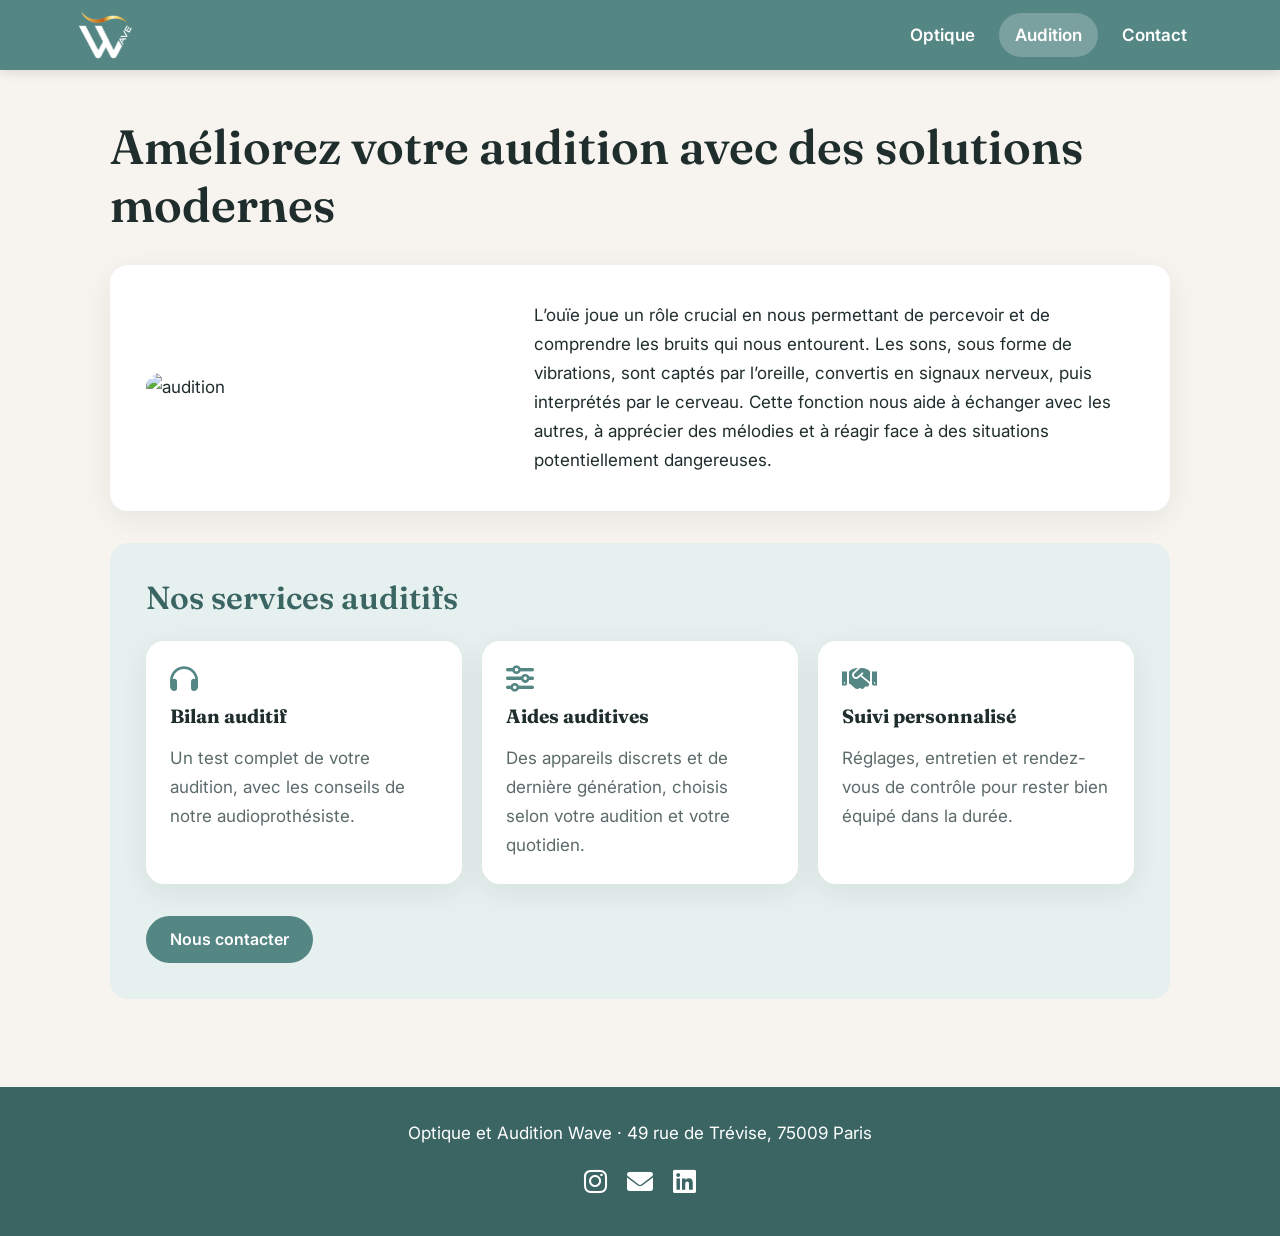
==== pages/audition.html @ a5acbbb2 "Restructure project and redesign site - Move files into css/, images/, js/ and pages/ - New responsi" ====
<!DOCTYPE html>
<html lang="fr">

<head>
    <title>Audition – Optique et Audition Wave</title>
    <meta charset="utf-8">
    <meta name="viewport" content="width=device-width, initial-scale=1">
    <meta name="description" content="Bilan auditif, aides auditives et suivi personnalisé avec notre audioprothésiste, Paris 9e.">
    <meta property="og:title" content="Audition – Optique et Audition Wave">
    <meta property="og:description" content="Bilan auditif, aides auditives et suivi personnalisé avec notre audioprothésiste, Paris 9e.">
    <meta property="og:type" content="website">
    <link rel="icon" type="image/png" href="../images/logo.png">
    <link rel="preconnect" href="https://fonts.googleapis.com">
    <link rel="preconnect" href="https://fonts.gstatic.com" crossorigin>
    <link href="https://fonts.googleapis.com/css2?family=Fraunces:wght@600&family=Inter:wght@400;600&display=swap" rel="stylesheet">
    <link rel="stylesheet" href="../css/style.css">
    <link rel="stylesheet" href="https://cdnjs.cloudflare.com/ajax/libs/font-awesome/6.0.0-beta3/css/all.min.css" >
</head>

<body>
    <header id="header">
        <a href="../index.html"><img class="logo" src="../images/logo.png" alt="Logo"></a>
        <button class="menu-toggle" aria-label="Ouvrir le menu" aria-expanded="false" aria-controls="menu"><i class="fas fa-bars" aria-hidden="true"></i></button>
        <nav class="menu" id="menu">
            <ul>
                <li><a href="optique.html">Optique</a></li>
                <li><a href="audition.html" aria-current="page">Audition</a></li>
                <li><a href="contact.html">Contact</a></li>
            </ul>
        </nav>
    </header>
    <main>
        <h1 class="title1">Améliorez votre audition avec des solutions modernes</h1>

        <div class="contener2"><img id="image4" loading="lazy" src="https://bourgognefranchecomte.mutualite.fr/content/uploads/sites/39/2020/03/audition-730x480.jpg" alt="audition">
            <section class="section1">
                <p>L’ouïe joue un rôle crucial en nous permettant de percevoir et 
                    de comprendre les bruits qui nous entourent. 
                    Les sons, sous forme de vibrations, sont captés par l’oreille,
                    convertis en signaux nerveux, puis interprétés par le cerveau. 
                    Cette fonction nous aide à échanger avec les autres, 
                    à apprécier des mélodies et à réagir face à des 
                    situations potentiellement dangereuses.
                </p>


            </section>
        </div>

        <section class="services">
            <h2>Nos services auditifs</h2>
            <div class="cards">
                <article>
                    <i class="fas fa-headphones" aria-hidden="true"></i>
                    <h3>Bilan auditif</h3>
                    <p>Un test complet de votre audition, avec les conseils de notre audioprothésiste.</p>
                </article>
                <article>
                    <i class="fas fa-sliders-h" aria-hidden="true"></i>
                    <h3>Aides auditives</h3>
                    <p>Des appareils discrets et de dernière génération, choisis selon votre audition et votre quotidien.</p>
                </article>
                <article>
                    <i class="fas fa-handshake" aria-hidden="true"></i>
                    <h3>Suivi personnalisé</h3>
                    <p>Réglages, entretien et rendez-vous de contrôle pour rester bien équipé dans la durée.</p>
                </article>
            </div>
            <a class="btn" href="contact.html">Nous contacter</a>
        </section>
    </main>

    <footer>
        <p>Optique et Audition Wave · 49 rue de Trévise, 75009 Paris</p>
        <div id="icons">
            <a href="https://www.instagram.com/ton_compte" target="_blank" rel="noopener" aria-label="Instagram"><i class="fab fa-instagram"></i></a>
            <a href="mailto:ton.email@example.com" aria-label="Envoyer un email"><i class="fas fa-envelope"></i></a>
            <a href="https://www.linkedin.com/in/ton-profile" target="_blank" rel="noopener" aria-label="LinkedIn"><i class="fab fa-linkedin"></i></a>
        </div>
    </footer>
    <script src="../js/main.js"></script>
</body>

</html>
---- css/style.css ----
/* ---------- Variables ---------- */

:root {
    --teal: #548684;
    --teal-dark: #3b6563;
    --teal-light: #e6f0ef;
    --sand: #f7f4ef;
    --ink: #1f2d2c;
    --muted: #5c6b6a;
    --white: #ffffff;
    --radius: 18px;
    --shadow: 0 8px 30px rgba(31, 45, 44, 0.08);
}

/* ---------- Base ---------- */

*,
*::before,
*::after {
    box-sizing: border-box;
}

body {
    margin: 0;
    background-color: var(--sand);
    color: var(--ink);
    font-family: "Inter", system-ui, sans-serif;
    font-size: 17px;
    line-height: 1.7;
}

img {
    max-width: 100%;
    display: block;
}

h1,
h2,
h3 {
    font-family: "Fraunces", Georgia, serif;
    line-height: 1.2;
    margin: 0 0 16px;
}

h1 {
    font-size: clamp(2rem, 4vw, 3rem);
    font-weight: 600;
}

h2 {
    font-size: clamp(1.5rem, 3vw, 2rem);
    font-weight: 600;
    color: var(--teal-dark);
}

p {
    margin: 0 0 16px;
}

/* ---------- Header ---------- */

header {
    position: sticky;
    top: 0;
    z-index: 10;
    display: flex;
    justify-content: space-between;
    align-items: center;
    padding: 10px 6vw;
    background-color: var(--teal);
    box-shadow: 0 2px 12px rgba(0, 0, 0, 0.12);
}

.logo {
    height: 50px;
    width: auto;
}

nav ul {
    list-style: none;
    display: flex;
    gap: 8px;
    margin: 0;
    padding: 0;
}

nav ul li a {
    display: block;
    padding: 8px 16px;
    border-radius: 999px;
    color: var(--white);
    font-weight: 600;
    text-decoration: none;
    transition: background-color 0.2s;
}

nav ul li a:hover,
nav ul li a[aria-current="page"] {
    background-color: rgba(255, 255, 255, 0.22);
}

/* ---------- Layout ---------- */

main {
    max-width: 1100px;
    margin: 0 auto;
    padding: 48px 20px 24px;
}

main > h1 {
    margin-bottom: 32px;
}

.contener1,
.contener2,
.contener3 {
    display: flex;
    align-items: center;
    gap: 48px;
    padding: 36px;
    margin-bottom: 32px;
    background-color: var(--white);
    border-radius: var(--radius);
    box-shadow: var(--shadow);
}

.section1,
.section2 {
    flex: 1;
}

.p1 {
    flex: 1;
}

.image1,
.image2,
.image3,
#stand,
#image4 {
    flex: 0 0 340px;
    width: 340px;
    height: auto;
    border-radius: var(--radius);
    object-fit: cover;
}

#stand {
    flex-basis: 260px;
    width: 260px;
}

.image1 {
    aspect-ratio: 1;
}

/* ---------- Texte ---------- */

.p1 p:last-child,
.section1 p:last-child,
.section2 p:last-child {
    margin-bottom: 0;
}

.tips {
    margin: 0 0 16px;
    padding-left: 22px;
}

.tips li {
    margin-bottom: 6px;
}

.tips li::marker {
    color: var(--teal);
}

.learn-more,
.btn {
    display: inline-block;
    margin-top: 8px;
    padding: 10px 24px;
    border-radius: 999px;
    background-color: var(--teal);
    color: var(--white);
    font-weight: 600;
    text-decoration: none;
    border: none;
    cursor: pointer;
    font-family: inherit;
    font-size: 1rem;
    transition: background-color 0.2s, transform 0.2s;
}

.learn-more:hover,
.btn:hover {
    background-color: var(--teal-dark);
    transform: translateY(-2px);
}

/* ---------- Footer ---------- */

footer {
    margin-top: 32px;
    padding: 32px 20px;
    background-color: var(--teal-dark);
    color: var(--white);
    text-align: center;
}

footer p {
    margin: 0 0 12px;
}

#icons {
    display: flex;
    justify-content: center;
    gap: 20px;
    font-size: 26px;
}

#icons a {
    color: var(--white);
    text-decoration: none;
    transition: transform 0.2s, opacity 0.2s;
}

#icons a:hover {
    transform: scale(1.2);
    opacity: 0.85;
}

/* ---------- Formulaire ---------- */

.contact-section {
    max-width: 640px;
    margin: 0 auto 32px;
    padding: 36px;
    background-color: var(--white);
    border-radius: var(--radius);
    box-shadow: var(--shadow);
}

.contact-section form {
    display: flex;
    flex-direction: column;
    gap: 6px;
    margin-top: 24px;
}

.contact-section label {
    font-weight: 600;
    margin-top: 10px;
}

.contact-section input,
.contact-section textarea {
    padding: 12px 14px;
    border: 1px solid #cfdad9;
    border-radius: 10px;
    background-color: var(--sand);
    font: inherit;
}

.contact-section input:focus,
.contact-section textarea:focus {
    outline: 2px solid var(--teal);
    border-color: var(--teal);
}

.contact-section button {
    margin-top: 18px;
    align-self: flex-start;
}

#statusMessage {
    margin-top: 12px;
    color: var(--teal-dark);
}

/* ---------- Mobile ---------- */

@media (max-width: 800px) {
    body {
        font-size: 16px;
    }

    header {
        flex-direction: column;
        gap: 8px;
        padding: 10px 16px;
    }

    nav ul {
        gap: 2px;
    }

    nav ul li a {
        padding: 6px 12px;
    }

    main {
        padding-top: 28px;
    }

    .contener1,
    .contener2,
    .contener3 {
        flex-direction: column;
        padding: 20px;
        gap: 24px;
    }

    /* l'image passe toujours au-dessus du texte */
    .contener2 > img {
        order: -1;
    }

    .image1,
    .image2,
    .image3,
    #stand,
    #image4 {
        flex: none;
        width: 100%;
        max-width: 420px;
    }

    .contact-section {
        padding: 22px;
    }
}

/* ---------- Services (page Audition) ---------- */

.services {
    padding: 36px;
    margin-bottom: 32px;
    background-color: var(--teal-light);
    border-radius: var(--radius);
}

.cards {
    display: grid;
    grid-template-columns: repeat(auto-fit, minmax(220px, 1fr));
    gap: 20px;
    margin: 24px 0;
}

.cards article {
    padding: 24px;
    background-color: var(--white);
    border-radius: var(--radius);
    box-shadow: var(--shadow);
}

.cards i {
    font-size: 28px;
    color: var(--teal);
    margin-bottom: 12px;
}

.cards h3 {
    font-size: 1.2rem;
}

.cards p {
    margin: 0;
    color: var(--muted);
}

/* ---------- Accueil, menu mobile, carte, animations ---------- */

.hero-intro {
    margin-bottom: 32px;
}

.hero-intro h1 {
    margin-bottom: 20px;
}

.find-us iframe {
    flex: 0 0 420px;
    width: 420px;
    height: 280px;
    border: 0;
    border-radius: var(--radius);
}

.menu-toggle {
    display: none;
    padding: 8px 12px;
    border: none;
    border-radius: 10px;
    background-color: rgba(255, 255, 255, 0.22);
    color: var(--white);
    font-size: 1.3rem;
    cursor: pointer;
}

.reveal {
    opacity: 0;
    transform: translateY(24px);
    transition: opacity 0.6s ease, transform 0.6s ease;
}

.reveal.visible {
    opacity: 1;
    transform: none;
}

@media (prefers-reduced-motion: reduce) {
    .reveal {
        opacity: 1;
        transform: none;
        transition: none;
    }
}

@media (max-width: 800px) {
    header {
        flex-direction: row;
        flex-wrap: wrap;
    }

    .menu-toggle {
        display: block;
    }

    nav.menu {
        display: none;
        flex-basis: 100%;
    }

    nav.menu.open {
        display: block;
    }

    nav.menu ul {
        flex-direction: column;
        padding-top: 8px;
    }

    .find-us iframe {
        flex: none;
        width: 100%;
    }
}
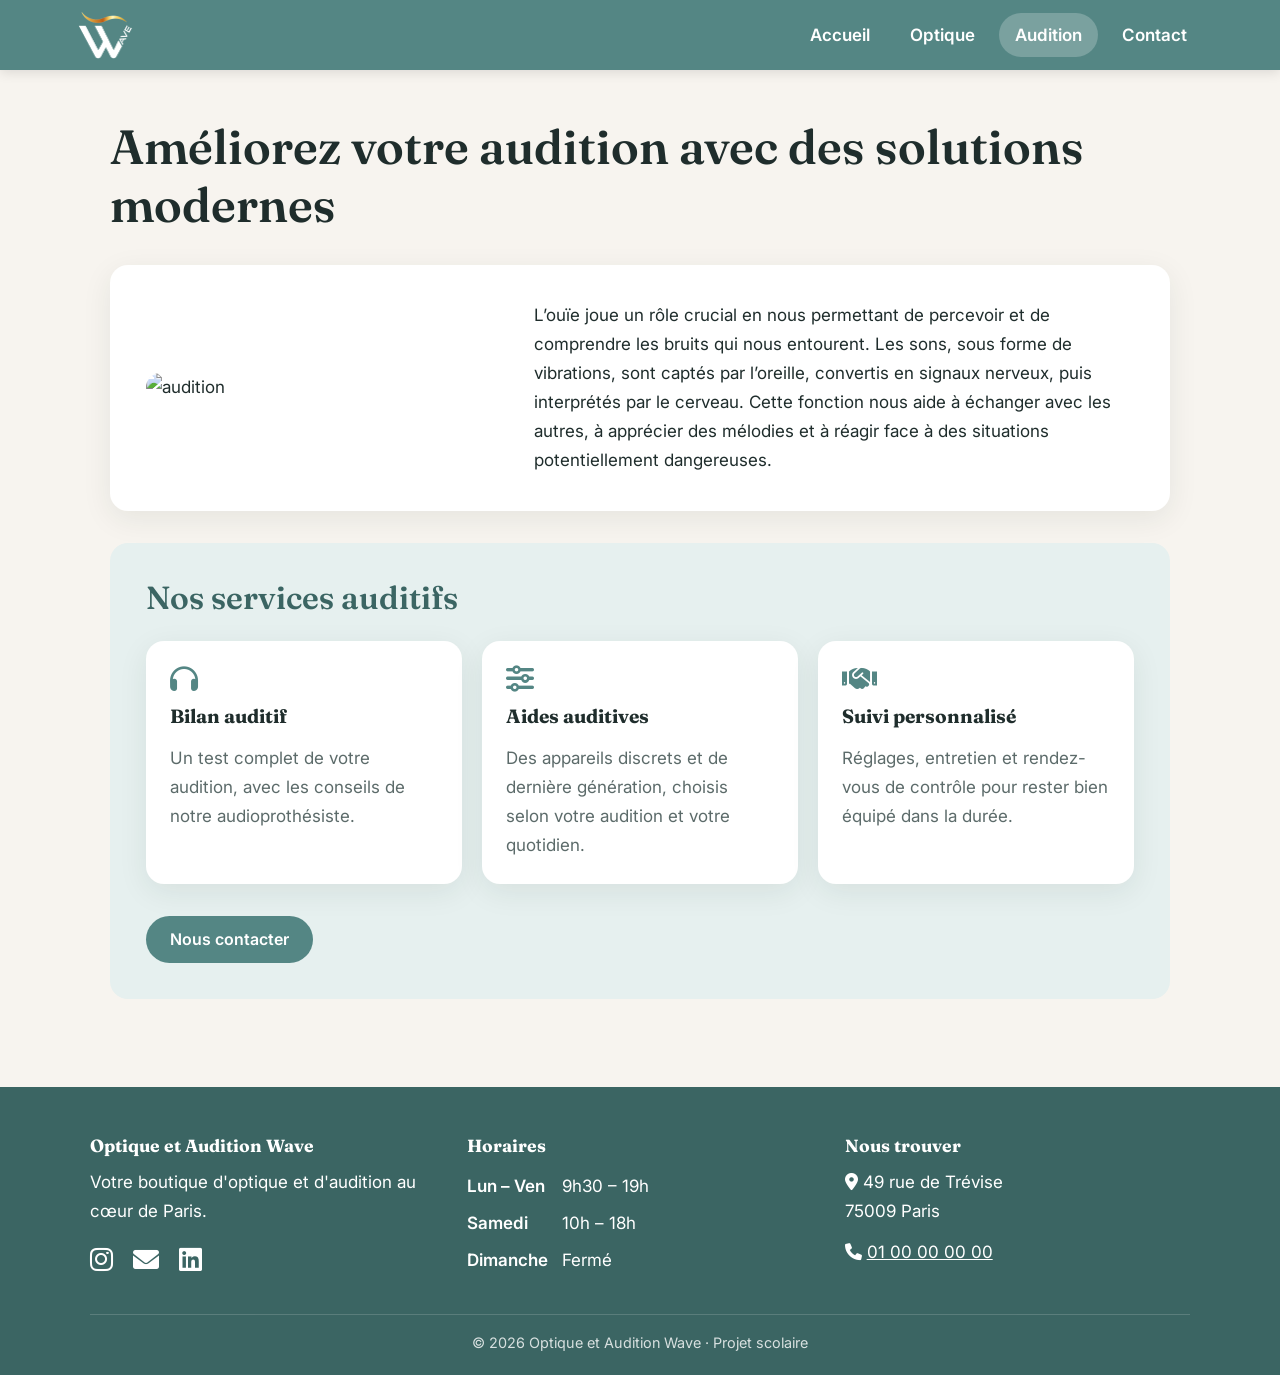
==== commit a9953651: "feat(accueil): add hero, stats, testimonials, FAQ and richer footer - Add an "Accueil" link to the m" ====
--- a/pages/audition.html
+++ b/pages/audition.html
@@ -23,6 +23,7 @@
         <button class="menu-toggle" aria-label="Ouvrir le menu" aria-expanded="false" aria-controls="menu"><i class="fas fa-bars" aria-hidden="true"></i></button>
         <nav class="menu" id="menu">
             <ul>
+                <li><a href="../index.html">Accueil</a></li>
                 <li><a href="optique.html">Optique</a></li>
                 <li><a href="audition.html" aria-current="page">Audition</a></li>
                 <li><a href="contact.html">Contact</a></li>
@@ -71,14 +72,34 @@
     </main>
 
     <footer>
-        <p>Optique et Audition Wave · 49 rue de Trévise, 75009 Paris</p>
-        <div id="icons">
-            <a href="https://www.instagram.com/ton_compte" target="_blank" rel="noopener" aria-label="Instagram"><i class="fab fa-instagram"></i></a>
-            <a href="mailto:ton.email@example.com" aria-label="Envoyer un email"><i class="fas fa-envelope"></i></a>
-            <a href="https://www.linkedin.com/in/ton-profile" target="_blank" rel="noopener" aria-label="LinkedIn"><i class="fab fa-linkedin"></i></a>
+        <div class="footer-grid">
+            <div>
+                <h3>Optique et Audition Wave</h3>
+                <p>Votre boutique d'optique et d'audition au cœur de Paris.</p>
+                <div id="icons">
+                    <a href="https://www.instagram.com/ton_compte" target="_blank" rel="noopener" aria-label="Instagram"><i class="fab fa-instagram"></i></a>
+                    <a href="mailto:ton.email@example.com" aria-label="Envoyer un email"><i class="fas fa-envelope"></i></a>
+                    <a href="https://www.linkedin.com/in/ton-profil" target="_blank" rel="noopener" aria-label="LinkedIn"><i class="fab fa-linkedin"></i></a>
+                </div>
+            </div>
+            <div>
+                <h3>Horaires</h3>
+                <ul class="hours">
+                    <li><span>Lun – Ven</span> 9h30 – 19h</li>
+                    <li><span>Samedi</span> 10h – 18h</li>
+                    <li><span>Dimanche</span> Fermé</li>
+                </ul>
+            </div>
+            <div>
+                <h3>Nous trouver</h3>
+                <p><i class="fas fa-map-marker-alt" aria-hidden="true"></i> 49 rue de Trévise<br>75009 Paris</p>
+                <p><i class="fas fa-phone" aria-hidden="true"></i> <a href="tel:+33100000000">01 00 00 00 00</a></p>
+            </div>
         </div>
+        <p class="copyright">© 2026 Optique et Audition Wave · Projet scolaire</p>
     </footer>
     <script src="../js/main.js"></script>
+    <button class="back-to-top" aria-label="Retour en haut"><i class="fas fa-arrow-up" aria-hidden="true"></i></button>
 </body>
 
 </html>
--- a/css/style.css
+++ b/css/style.css
@@ -200,21 +200,67 @@
 
 /* ---------- Footer ---------- */
 
-footer {
+body > footer {
     margin-top: 32px;
-    padding: 32px 20px;
+    padding: 48px 20px 20px;
     background-color: var(--teal-dark);
     color: var(--white);
+}
+
+body > footer p {
+    margin: 0 0 12px;
+}
+
+body > footer a {
+    color: var(--white);
+}
+
+body > footer h3 {
+    font-size: 1.1rem;
+    margin-bottom: 12px;
+}
+
+.footer-grid {
+    max-width: 1100px;
+    margin: 0 auto;
+    display: grid;
+    grid-template-columns: repeat(auto-fit, minmax(220px, 1fr));
+    gap: 32px;
+}
+
+.copyright {
+    max-width: 1100px;
+    margin: 32px auto 0;
+    padding-top: 16px;
+    border-top: 1px solid rgba(255, 255, 255, 0.2);
+    font-size: 0.9rem;
+    opacity: 0.8;
     text-align: center;
 }
 
-footer p {
-    margin: 0 0 12px;
+.hours {
+    list-style: none;
+    margin: 0;
+    padding: 0;
+}
+
+.hours li {
+    padding: 4px 0;
+}
+
+.hours span {
+    display: inline-block;
+    min-width: 90px;
+    font-weight: 600;
+}
+
+.hours.dark li {
+    border-bottom: 1px solid #e3eceb;
 }
 
 #icons {
     display: flex;
-    justify-content: center;
+    justify-content: flex-start;
     gap: 20px;
     font-size: 26px;
 }
@@ -446,3 +492,327 @@
         width: 100%;
     }
 }
+
+/* ---------- Hero (accueil) ---------- */
+
+.hero {
+    display: flex;
+    align-items: center;
+    gap: 48px;
+    padding: 48px;
+    margin-bottom: 32px;
+    background: linear-gradient(135deg, var(--teal-light), var(--white));
+    border-radius: var(--radius);
+    box-shadow: var(--shadow);
+}
+
+.hero-text {
+    flex: 1;
+}
+
+.hero-img {
+    flex: 0 0 340px;
+    width: 340px;
+    aspect-ratio: 1;
+    object-fit: cover;
+    border-radius: 50%;
+    box-shadow: var(--shadow);
+}
+
+.eyebrow {
+    margin-bottom: 8px;
+    color: var(--teal-dark);
+    font-weight: 600;
+    letter-spacing: 0.08em;
+    text-transform: uppercase;
+    font-size: 0.85rem;
+}
+
+.lead {
+    font-size: 1.15rem;
+    color: var(--muted);
+}
+
+.hero-actions {
+    display: flex;
+    flex-wrap: wrap;
+    gap: 12px;
+    margin-top: 24px;
+}
+
+.btn-outline {
+    background-color: transparent;
+    color: var(--teal-dark);
+    box-shadow: inset 0 0 0 2px var(--teal);
+}
+
+.btn-outline:hover {
+    background-color: var(--teal);
+    color: var(--white);
+}
+
+#services {
+    scroll-margin-top: 90px;
+}
+
+@media (max-width: 800px) {
+    .hero {
+        flex-direction: column-reverse;
+        padding: 24px;
+        gap: 24px;
+        text-align: center;
+    }
+
+    .hero-img {
+        flex: none;
+        width: 220px;
+    }
+
+    .hero-actions {
+        justify-content: center;
+    }
+}
+
+/* ---------- Sections de l'accueil ---------- */
+
+.section-title {
+    text-align: center;
+    margin-bottom: 28px;
+}
+
+.stats {
+    display: grid;
+    grid-template-columns: repeat(auto-fit, minmax(160px, 1fr));
+    gap: 20px;
+    padding: 36px;
+    margin-bottom: 48px;
+    background-color: var(--teal);
+    color: var(--white);
+    border-radius: var(--radius);
+    text-align: center;
+}
+
+.stats strong {
+    display: block;
+    font-family: "Fraunces", Georgia, serif;
+    font-size: clamp(2rem, 4vw, 2.8rem);
+    line-height: 1.1;
+}
+
+.stats [data-plus]::after {
+    content: "+";
+}
+
+.why,
+.testimonials,
+.faq {
+    margin-bottom: 56px;
+}
+
+.testimonials .cards {
+    grid-template-columns: repeat(auto-fit, minmax(240px, 1fr));
+}
+
+blockquote {
+    margin: 0;
+    padding: 24px;
+    background-color: var(--white);
+    border-radius: var(--radius);
+    box-shadow: var(--shadow);
+}
+
+blockquote p {
+    font-style: italic;
+}
+
+blockquote cite {
+    font-style: normal;
+    font-weight: 600;
+    color: var(--teal-dark);
+}
+
+.stars {
+    color: #e0a526;
+    letter-spacing: 3px;
+    font-style: normal;
+    margin-bottom: 8px;
+}
+
+.cards article,
+blockquote,
+.contener1,
+.contener2,
+.contener3 {
+    transition: transform 0.25s, box-shadow 0.25s, opacity 0.6s;
+}
+
+.cards article:hover,
+blockquote:hover {
+    transform: translateY(-6px);
+    box-shadow: 0 16px 40px rgba(31, 45, 44, 0.14);
+}
+
+.faq {
+    max-width: 760px;
+    margin-left: auto;
+    margin-right: auto;
+}
+
+.faq details {
+    margin-bottom: 12px;
+    background-color: var(--white);
+    border-radius: 14px;
+    box-shadow: var(--shadow);
+}
+
+.faq summary {
+    padding: 16px 20px;
+    font-weight: 600;
+    cursor: pointer;
+    list-style: none;
+    display: flex;
+    justify-content: space-between;
+    gap: 16px;
+}
+
+.faq summary::-webkit-details-marker {
+    display: none;
+}
+
+.faq summary::after {
+    content: "+";
+    color: var(--teal);
+    font-size: 1.4rem;
+    line-height: 1;
+    transition: transform 0.25s;
+}
+
+.faq details[open] summary::after {
+    transform: rotate(45deg);
+}
+
+.faq details p {
+    margin: 0;
+    padding: 0 20px 18px;
+    color: var(--muted);
+}
+
+.cta-band {
+    padding: 48px 24px;
+    margin-bottom: 8px;
+    background: linear-gradient(135deg, var(--teal), var(--teal-dark));
+    color: var(--white);
+    border-radius: var(--radius);
+    text-align: center;
+}
+
+.cta-band h2 {
+    color: var(--white);
+}
+
+.btn-light {
+    background-color: var(--white);
+    color: var(--teal-dark);
+}
+
+.btn-light:hover {
+    background-color: var(--teal-light);
+}
+
+/* ---------- Animations et finitions ---------- */
+
+header {
+    transition: padding 0.25s, box-shadow 0.25s;
+}
+
+header.scrolled {
+    padding-top: 4px;
+    padding-bottom: 4px;
+    box-shadow: 0 4px 20px rgba(0, 0, 0, 0.2);
+}
+
+header.scrolled .logo {
+    height: 40px;
+}
+
+.logo {
+    transition: height 0.25s;
+}
+
+@keyframes fade-up {
+    from {
+        opacity: 0;
+        transform: translateY(24px);
+    }
+    to {
+        opacity: 1;
+        transform: none;
+    }
+}
+
+@keyframes float {
+    50% {
+        transform: translateY(-10px);
+    }
+}
+
+.hero-text > * {
+    opacity: 0;
+    animation: fade-up 0.7s ease forwards;
+}
+
+.hero-text > :nth-child(2) { animation-delay: 0.1s; }
+.hero-text > :nth-child(3) { animation-delay: 0.2s; }
+.hero-text > :nth-child(4) { animation-delay: 0.3s; }
+
+.hero-img {
+    animation: float 6s ease-in-out infinite;
+}
+
+.cards article.reveal:nth-child(2),
+blockquote.reveal:nth-child(2) { transition-delay: 0.1s; }
+.cards article.reveal:nth-child(3),
+blockquote.reveal:nth-child(3) { transition-delay: 0.2s; }
+
+.back-to-top {
+    position: fixed;
+    right: 20px;
+    bottom: 20px;
+    width: 46px;
+    height: 46px;
+    border: none;
+    border-radius: 50%;
+    background-color: var(--teal);
+    color: var(--white);
+    box-shadow: var(--shadow);
+    cursor: pointer;
+    opacity: 0;
+    pointer-events: none;
+    transform: translateY(10px);
+    transition: opacity 0.3s, transform 0.3s, background-color 0.2s;
+}
+
+.back-to-top.show {
+    opacity: 1;
+    pointer-events: auto;
+    transform: none;
+}
+
+.back-to-top:hover {
+    background-color: var(--teal-dark);
+}
+
+html {
+    scroll-behavior: smooth;
+}
+
+@media (prefers-reduced-motion: reduce) {
+    html { scroll-behavior: auto; }
+    .hero-img { animation: none; }
+    .hero-text > * { opacity: 1; animation: none; }
+}
+
+.find-us a:not(.btn) {
+    color: var(--teal-dark);
+    font-weight: 600;
+}
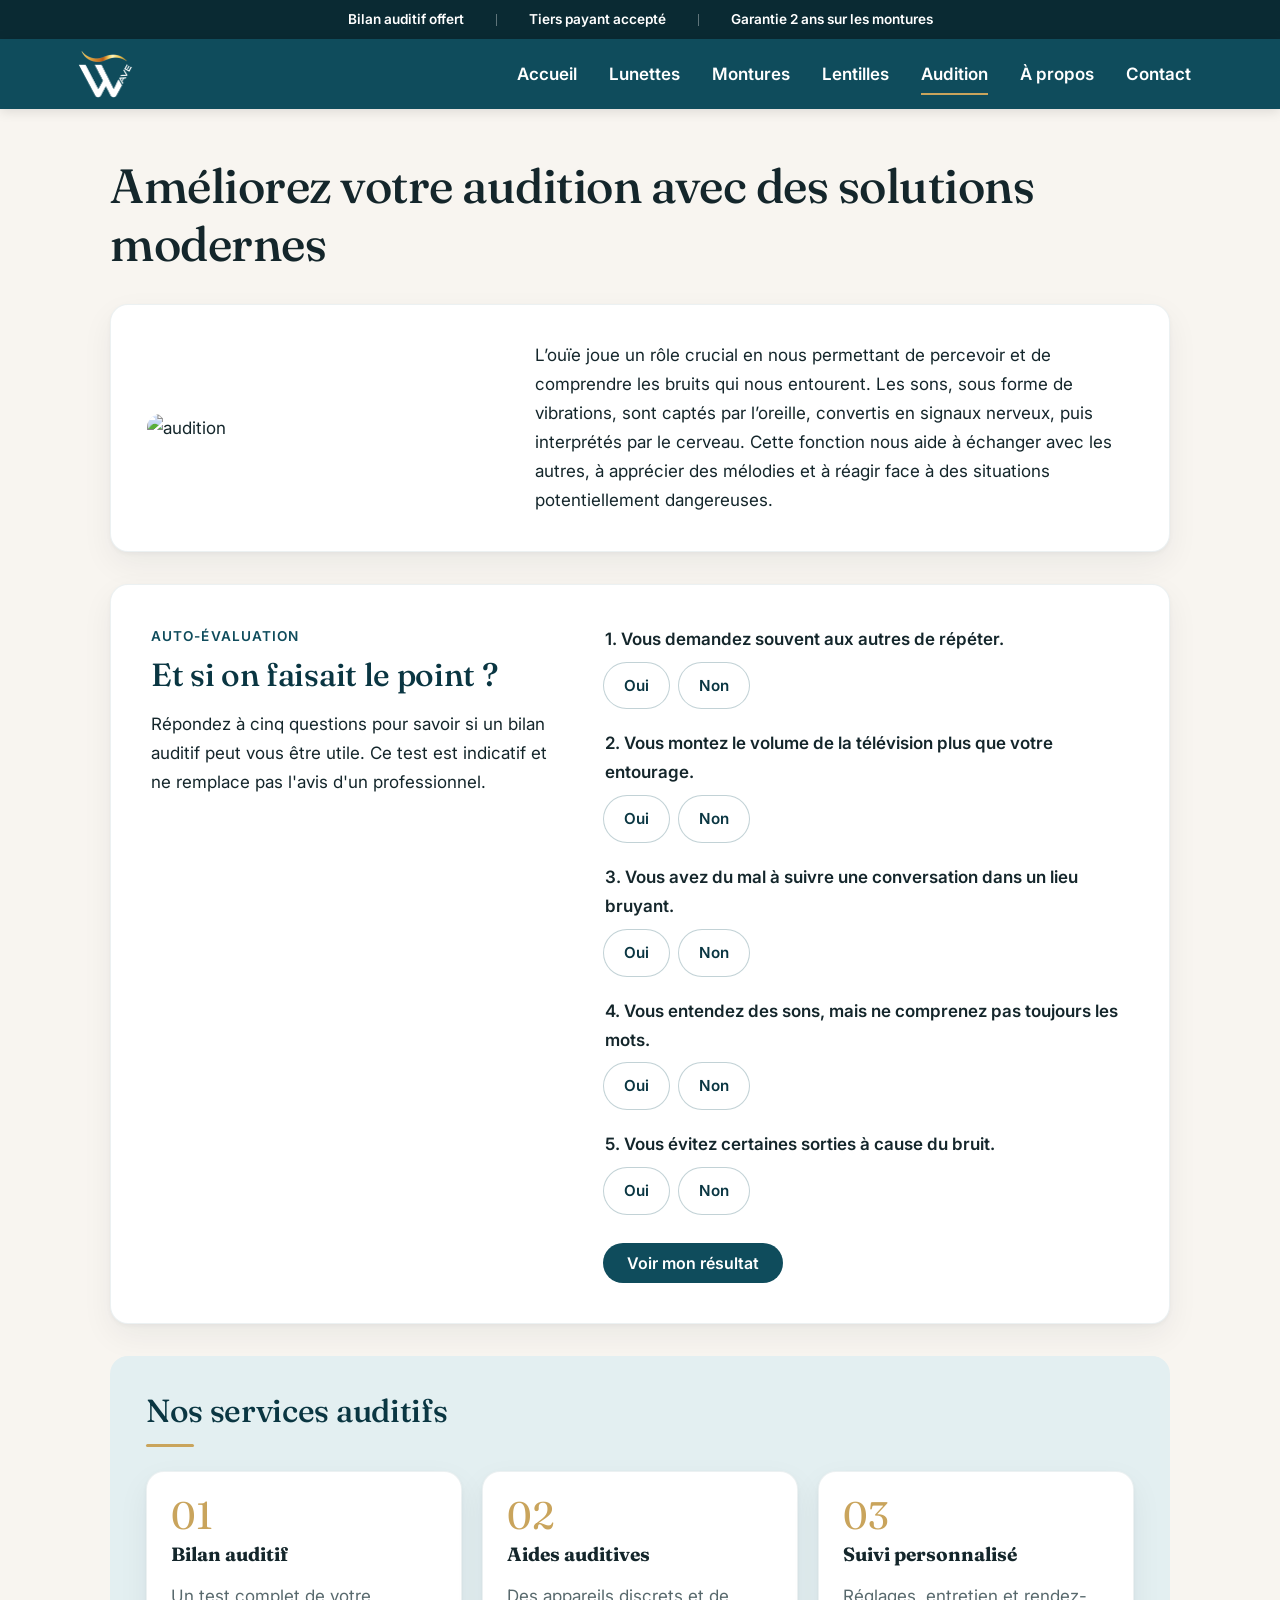
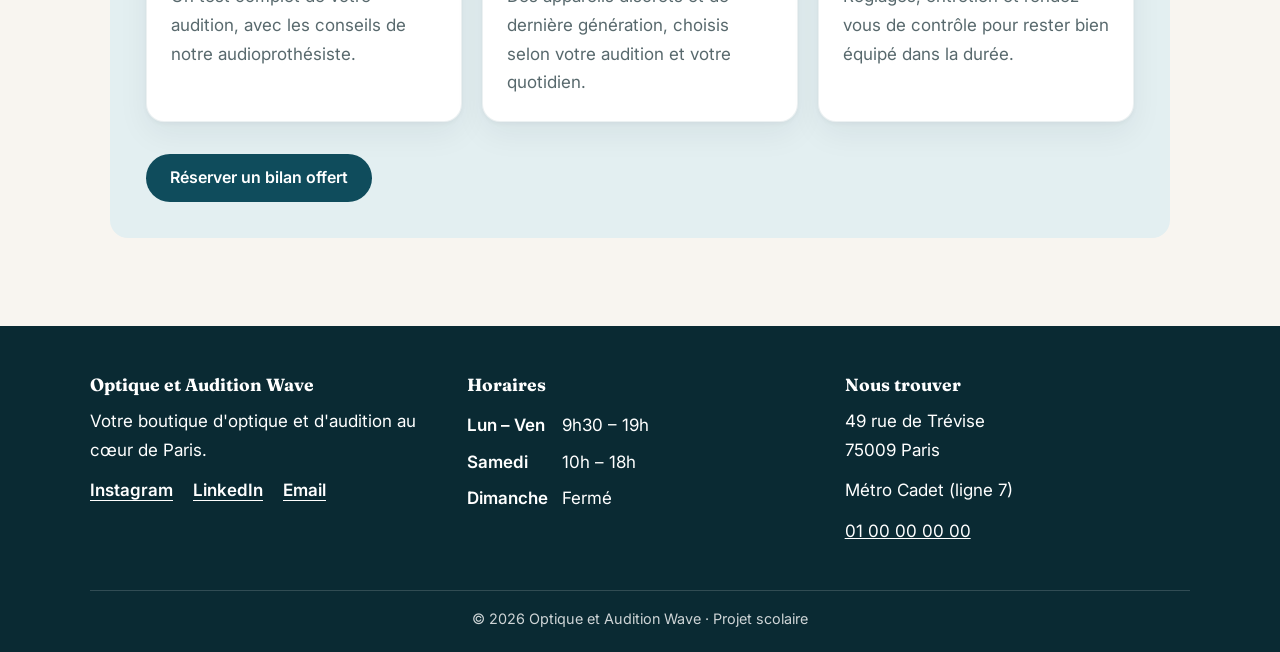
==== commit 939b5ed4: "feat: add new pages, booking, quiz, product photos and store section New pages - Lunettes, Montures," ====
--- a/pages/audition.html
+++ b/pages/audition.html
@@ -12,22 +12,17 @@
     <link rel="icon" type="image/png" href="../images/logo.png">
     <link rel="preconnect" href="https://fonts.googleapis.com">
     <link rel="preconnect" href="https://fonts.gstatic.com" crossorigin>
-    <link href="https://fonts.googleapis.com/css2?family=Fraunces:wght@600&family=Inter:wght@400;600&display=swap" rel="stylesheet">
+    <link href="https://fonts.googleapis.com/css2?family=Fraunces:wght@500;600&family=Inter:wght@400;600&display=swap" rel="stylesheet">
     <link rel="stylesheet" href="../css/style.css">
-    <link rel="stylesheet" href="https://cdnjs.cloudflare.com/ajax/libs/font-awesome/6.0.0-beta3/css/all.min.css" >
 </head>
 
 <body>
-    <header id="header">
-        <a href="../index.html"><img class="logo" src="../images/logo.png" alt="Logo"></a>
-        <button class="menu-toggle" aria-label="Ouvrir le menu" aria-expanded="false" aria-controls="menu"><i class="fas fa-bars" aria-hidden="true"></i></button>
+    <div class="announce"><span>Bilan auditif offert</span><span>Tiers payant accepté</span><span>Garantie 2 ans sur les montures</span></div>
+    <header>
+        <a href="../index.html"><img class="logo" src="../images/logo.png" alt="Optique et Audition Wave"></a>
+        <button class="menu-toggle" aria-label="Ouvrir le menu" aria-expanded="false" aria-controls="menu"><span></span><span></span><span></span></button>
         <nav class="menu" id="menu">
-            <ul>
-                <li><a href="../index.html">Accueil</a></li>
-                <li><a href="optique.html">Optique</a></li>
-                <li><a href="audition.html" aria-current="page">Audition</a></li>
-                <li><a href="contact.html">Contact</a></li>
-            </ul>
+            <ul><li><a href="../index.html">Accueil</a></li><li><a href="lunettes.html">Lunettes</a></li><li><a href="montures.html">Montures</a></li><li><a href="lentilles.html">Lentilles</a></li><li><a href="audition.html" aria-current="page">Audition</a></li><li><a href="apropos.html">À propos</a></li><li><a href="contact.html">Contact</a></li></ul>
         </nav>
     </header>
     <main>
@@ -48,26 +43,58 @@
             </section>
         </div>
 
+        <section class="quiz">
+            <div class="quiz-intro">
+                <p class="eyebrow">Auto-évaluation</p>
+                <h2>Et si on faisait le point ?</h2>
+                <p>Répondez à cinq questions pour savoir si un bilan auditif peut vous être utile. Ce test est indicatif et ne remplace pas l'avis d'un professionnel.</p>
+            </div>
+            <form id="quizForm">
+                <fieldset>
+                    <legend>1. Vous demandez souvent aux autres de répéter.</legend>
+                    <div class="pills"><label><input type="radio" name="q0" value="1" required><span>Oui</span></label><label><input type="radio" name="q0" value="0"><span>Non</span></label></div>
+                </fieldset>
+                <fieldset>
+                    <legend>2. Vous montez le volume de la télévision plus que votre entourage.</legend>
+                    <div class="pills"><label><input type="radio" name="q1" value="1" required><span>Oui</span></label><label><input type="radio" name="q1" value="0"><span>Non</span></label></div>
+                </fieldset>
+                <fieldset>
+                    <legend>3. Vous avez du mal à suivre une conversation dans un lieu bruyant.</legend>
+                    <div class="pills"><label><input type="radio" name="q2" value="1" required><span>Oui</span></label><label><input type="radio" name="q2" value="0"><span>Non</span></label></div>
+                </fieldset>
+                <fieldset>
+                    <legend>4. Vous entendez des sons, mais ne comprenez pas toujours les mots.</legend>
+                    <div class="pills"><label><input type="radio" name="q3" value="1" required><span>Oui</span></label><label><input type="radio" name="q3" value="0"><span>Non</span></label></div>
+                </fieldset>
+                <fieldset>
+                    <legend>5. Vous évitez certaines sorties à cause du bruit.</legend>
+                    <div class="pills"><label><input type="radio" name="q4" value="1" required><span>Oui</span></label><label><input type="radio" name="q4" value="0"><span>Non</span></label></div>
+                </fieldset>
+                <button type="submit" class="btn">Voir mon résultat</button>
+                <div class="quiz-result" id="quizResult" hidden aria-live="polite"></div>
+            </form>
+        </section>
+
         <section class="services">
             <h2>Nos services auditifs</h2>
             <div class="cards">
                 <article>
-                    <i class="fas fa-headphones" aria-hidden="true"></i>
+                    <span class="num">01</span>
                     <h3>Bilan auditif</h3>
                     <p>Un test complet de votre audition, avec les conseils de notre audioprothésiste.</p>
                 </article>
                 <article>
-                    <i class="fas fa-sliders-h" aria-hidden="true"></i>
+                    <span class="num">02</span>
                     <h3>Aides auditives</h3>
                     <p>Des appareils discrets et de dernière génération, choisis selon votre audition et votre quotidien.</p>
                 </article>
                 <article>
-                    <i class="fas fa-handshake" aria-hidden="true"></i>
+                    <span class="num">03</span>
                     <h3>Suivi personnalisé</h3>
                     <p>Réglages, entretien et rendez-vous de contrôle pour rester bien équipé dans la durée.</p>
                 </article>
             </div>
-            <a class="btn" href="contact.html">Nous contacter</a>
+            <a class="btn" href="contact.html?service=Bilan%20auditif">Réserver un bilan offert</a>
         </section>
     </main>
 
@@ -76,11 +103,7 @@
             <div>
                 <h3>Optique et Audition Wave</h3>
                 <p>Votre boutique d'optique et d'audition au cœur de Paris.</p>
-                <div id="icons">
-                    <a href="https://www.instagram.com/ton_compte" target="_blank" rel="noopener" aria-label="Instagram"><i class="fab fa-instagram"></i></a>
-                    <a href="mailto:ton.email@example.com" aria-label="Envoyer un email"><i class="fas fa-envelope"></i></a>
-                    <a href="https://www.linkedin.com/in/ton-profil" target="_blank" rel="noopener" aria-label="LinkedIn"><i class="fab fa-linkedin"></i></a>
-                </div>
+                <p class="social"><a href="https://www.instagram.com/ton_compte" target="_blank" rel="noopener">Instagram</a><a href="https://www.linkedin.com/in/ton-profil" target="_blank" rel="noopener">LinkedIn</a><a href="mailto:ton.email@example.com">Email</a></p>
             </div>
             <div>
                 <h3>Horaires</h3>
@@ -92,14 +115,16 @@
             </div>
             <div>
                 <h3>Nous trouver</h3>
-                <p><i class="fas fa-map-marker-alt" aria-hidden="true"></i> 49 rue de Trévise<br>75009 Paris</p>
-                <p><i class="fas fa-phone" aria-hidden="true"></i> <a href="tel:+33100000000">01 00 00 00 00</a></p>
+                <p>49 rue de Trévise<br>75009 Paris</p>
+                <p>Métro Cadet (ligne 7)</p>
+                <p><a href="tel:+33100000000">01 00 00 00 00</a></p>
             </div>
         </div>
         <p class="copyright">© 2026 Optique et Audition Wave · Projet scolaire</p>
     </footer>
     <script src="../js/main.js"></script>
-    <button class="back-to-top" aria-label="Retour en haut"><i class="fas fa-arrow-up" aria-hidden="true"></i></button>
+    <script src="../js/quiz.js"></script>
+    <button class="back-to-top" aria-label="Retour en haut"></button>
 </body>
 
 </html>
--- a/css/style.css
+++ b/css/style.css
@@ -1,15 +1,16 @@
 /* ---------- Variables ---------- */
 
 :root {
-    --teal: #548684;
-    --teal-dark: #3b6563;
-    --teal-light: #e6f0ef;
-    --sand: #f7f4ef;
-    --ink: #1f2d2c;
-    --muted: #5c6b6a;
+    --primary: #0f4c5c;
+    --primary-dark: #0a3642;
+    --primary-light: #e3eff1;
+    --sand: #f8f5f0;
+    --ink: #14262b;
+    --muted: #58696d;
+    --accent: #c9a45c;
     --white: #ffffff;
     --radius: 18px;
-    --shadow: 0 8px 30px rgba(31, 45, 44, 0.08);
+    --shadow: 0 8px 30px rgba(20, 38, 43, 0.08);
 }
 
 /* ---------- Base ---------- */
@@ -50,7 +51,7 @@
 h2 {
     font-size: clamp(1.5rem, 3vw, 2rem);
     font-weight: 600;
-    color: var(--teal-dark);
+    color: var(--primary-dark);
 }
 
 p {
@@ -67,7 +68,7 @@
     justify-content: space-between;
     align-items: center;
     padding: 10px 6vw;
-    background-color: var(--teal);
+    background-color: var(--primary);
     box-shadow: 0 2px 12px rgba(0, 0, 0, 0.12);
 }
 
@@ -172,7 +173,7 @@
 }
 
 .tips li::marker {
-    color: var(--teal);
+    color: var(--primary);
 }
 
 .learn-more,
@@ -181,7 +182,7 @@
     margin-top: 8px;
     padding: 10px 24px;
     border-radius: 999px;
-    background-color: var(--teal);
+    background-color: var(--primary);
     color: var(--white);
     font-weight: 600;
     text-decoration: none;
@@ -194,7 +195,7 @@
 
 .learn-more:hover,
 .btn:hover {
-    background-color: var(--teal-dark);
+    background-color: var(--primary-dark);
     transform: translateY(-2px);
 }
 
@@ -203,7 +204,7 @@
 body > footer {
     margin-top: 32px;
     padding: 48px 20px 20px;
-    background-color: var(--teal-dark);
+    background-color: var(--primary-dark);
     color: var(--white);
 }
 
@@ -254,27 +255,9 @@
     font-weight: 600;
 }
 
-.hours.dark li {
-    border-bottom: 1px solid #e3eceb;
-}
-
-#icons {
-    display: flex;
-    justify-content: flex-start;
-    gap: 20px;
-    font-size: 26px;
-}
-
-#icons a {
-    color: var(--white);
-    text-decoration: none;
-    transition: transform 0.2s, opacity 0.2s;
-}
-
-#icons a:hover {
-    transform: scale(1.2);
-    opacity: 0.85;
-}
+
+
+
 
 /* ---------- Formulaire ---------- */
 
@@ -302,7 +285,7 @@
 .contact-section input,
 .contact-section textarea {
     padding: 12px 14px;
-    border: 1px solid #cfdad9;
+    border: 1px solid #c9d9dd;
     border-radius: 10px;
     background-color: var(--sand);
     font: inherit;
@@ -310,8 +293,8 @@
 
 .contact-section input:focus,
 .contact-section textarea:focus {
-    outline: 2px solid var(--teal);
-    border-color: var(--teal);
+    outline: 2px solid var(--primary);
+    border-color: var(--primary);
 }
 
 .contact-section button {
@@ -321,7 +304,7 @@
 
 #statusMessage {
     margin-top: 12px;
-    color: var(--teal-dark);
+    color: var(--primary-dark);
 }
 
 /* ---------- Mobile ---------- */
@@ -382,7 +365,7 @@
 .services {
     padding: 36px;
     margin-bottom: 32px;
-    background-color: var(--teal-light);
+    background-color: var(--primary-light);
     border-radius: var(--radius);
 }
 
@@ -400,11 +383,6 @@
     box-shadow: var(--shadow);
 }
 
-.cards i {
-    font-size: 28px;
-    color: var(--teal);
-    margin-bottom: 12px;
-}
 
 .cards h3 {
     font-size: 1.2rem;
@@ -435,12 +413,12 @@
 
 .menu-toggle {
     display: none;
+    flex-direction: column;
+    gap: 4px;
     padding: 8px 12px;
     border: none;
     border-radius: 10px;
     background-color: rgba(255, 255, 255, 0.22);
-    color: var(--white);
-    font-size: 1.3rem;
     cursor: pointer;
 }
 
@@ -470,7 +448,7 @@
     }
 
     .menu-toggle {
-        display: block;
+        display: flex;
     }
 
     nav.menu {
@@ -501,7 +479,7 @@
     gap: 48px;
     padding: 48px;
     margin-bottom: 32px;
-    background: linear-gradient(135deg, var(--teal-light), var(--white));
+    background: linear-gradient(135deg, var(--primary-light), var(--white));
     border-radius: var(--radius);
     box-shadow: var(--shadow);
 }
@@ -521,7 +499,7 @@
 
 .eyebrow {
     margin-bottom: 8px;
-    color: var(--teal-dark);
+    color: var(--primary-dark);
     font-weight: 600;
     letter-spacing: 0.08em;
     text-transform: uppercase;
@@ -542,12 +520,12 @@
 
 .btn-outline {
     background-color: transparent;
-    color: var(--teal-dark);
-    box-shadow: inset 0 0 0 2px var(--teal);
+    color: var(--primary-dark);
+    box-shadow: inset 0 0 0 2px var(--primary);
 }
 
 .btn-outline:hover {
-    background-color: var(--teal);
+    background-color: var(--primary);
     color: var(--white);
 }
 
@@ -586,7 +564,7 @@
     gap: 20px;
     padding: 36px;
     margin-bottom: 48px;
-    background-color: var(--teal);
+    background-color: var(--primary);
     color: var(--white);
     border-radius: var(--radius);
     text-align: center;
@@ -628,7 +606,7 @@
 blockquote cite {
     font-style: normal;
     font-weight: 600;
-    color: var(--teal-dark);
+    color: var(--primary-dark);
 }
 
 .stars {
@@ -649,7 +627,7 @@
 .cards article:hover,
 blockquote:hover {
     transform: translateY(-6px);
-    box-shadow: 0 16px 40px rgba(31, 45, 44, 0.14);
+    box-shadow: 0 16px 40px rgba(20, 38, 43, 0.14);
 }
 
 .faq {
@@ -681,7 +659,7 @@
 
 .faq summary::after {
     content: "+";
-    color: var(--teal);
+    color: var(--primary);
     font-size: 1.4rem;
     line-height: 1;
     transition: transform 0.25s;
@@ -700,7 +678,7 @@
 .cta-band {
     padding: 48px 24px;
     margin-bottom: 8px;
-    background: linear-gradient(135deg, var(--teal), var(--teal-dark));
+    background: linear-gradient(135deg, var(--primary), var(--primary-dark));
     color: var(--white);
     border-radius: var(--radius);
     text-align: center;
@@ -712,11 +690,11 @@
 
 .btn-light {
     background-color: var(--white);
-    color: var(--teal-dark);
+    color: var(--primary-dark);
 }
 
 .btn-light:hover {
-    background-color: var(--teal-light);
+    background-color: var(--primary-light);
 }
 
 /* ---------- Animations et finitions ---------- */
@@ -782,7 +760,7 @@
     height: 46px;
     border: none;
     border-radius: 50%;
-    background-color: var(--teal);
+    background-color: var(--primary);
     color: var(--white);
     box-shadow: var(--shadow);
     cursor: pointer;
@@ -799,7 +777,7 @@
 }
 
 .back-to-top:hover {
-    background-color: var(--teal-dark);
+    background-color: var(--primary-dark);
 }
 
 html {
@@ -813,6 +791,1218 @@
 }
 
 .find-us a:not(.btn) {
-    color: var(--teal-dark);
-    font-weight: 600;
-}
+    color: var(--primary-dark);
+    font-weight: 600;
+}
+
+/* ---------- Finitions « pro » ---------- */
+
+h1,
+h2 {
+    font-weight: 500;
+    letter-spacing: -0.01em;
+}
+
+/* Navigation : soulignement doré à la place de la pastille */
+nav ul li a {
+    position: relative;
+    border-radius: 0;
+    padding: 8px 12px;
+}
+
+nav ul li a::after {
+    content: "";
+    position: absolute;
+    left: 12px;
+    right: 12px;
+    bottom: 2px;
+    height: 2px;
+    background-color: var(--accent);
+    transform: scaleX(0);
+    transform-origin: left;
+    transition: transform 0.25s;
+}
+
+nav ul li a:hover,
+nav ul li a[aria-current="page"] {
+    background-color: transparent;
+}
+
+nav ul li a:hover::after,
+nav ul li a[aria-current="page"]::after {
+    transform: scaleX(1);
+}
+
+/* Cartes : bordure fine plutôt qu'une grosse ombre */
+.contener1,
+.contener2,
+.contener3,
+.cards article,
+blockquote,
+.faq details,
+.contact-section {
+    border: 1px solid rgba(15, 76, 92, 0.08);
+    box-shadow: 0 2px 4px rgba(20, 38, 43, 0.04), 0 12px 32px rgba(20, 38, 43, 0.06);
+}
+
+/* Titres de section avec filet doré */
+.section-title::after,
+.services h2::after {
+    content: "";
+    display: block;
+    width: 48px;
+    height: 3px;
+    margin: 14px auto 0;
+    background-color: var(--accent);
+    border-radius: 2px;
+}
+
+.services h2::after {
+    margin-left: 0;
+}
+
+/* Hero sombre et plein */
+.hero {
+    background: linear-gradient(135deg, var(--primary-dark), var(--primary) 70%);
+    color: var(--white);
+    border: none;
+    padding: 64px 56px;
+}
+
+.hero h1 {
+    color: var(--white);
+}
+
+.hero .eyebrow {
+    color: var(--accent);
+}
+
+.hero .lead {
+    color: rgba(255, 255, 255, 0.82);
+}
+
+.hero .btn {
+    background-color: var(--white);
+    color: var(--primary-dark);
+}
+
+.hero .btn:hover {
+    background-color: var(--primary-light);
+}
+
+.hero .btn-outline {
+    background-color: transparent;
+    color: var(--white);
+    box-shadow: inset 0 0 0 2px rgba(255, 255, 255, 0.6);
+}
+
+.hero .btn-outline:hover {
+    background-color: var(--white);
+    color: var(--primary-dark);
+}
+
+.hero-img {
+    box-shadow: 0 0 0 8px rgba(255, 255, 255, 0.12), 0 24px 48px rgba(0, 0, 0, 0.3);
+}
+
+/* Chiffres clés */
+.stats {
+    background: linear-gradient(135deg, var(--primary), var(--primary-dark));
+}
+
+.stats strong {
+    color: var(--accent);
+}
+
+.stats span {
+    font-size: 0.95rem;
+    opacity: 0.9;
+}
+
+/* Icônes et étoiles */
+
+.eyebrow {
+    color: var(--primary);
+}
+
+.cta-band {
+    background: linear-gradient(135deg, var(--primary-dark), var(--primary));
+}
+
+.cta-band h2 {
+    letter-spacing: -0.01em;
+}
+
+body > footer {
+    background-color: #0a2a33;
+}
+
+@media (max-width: 800px) {
+    .hero {
+        padding: 32px 24px;
+    }
+}
+
+blockquote .stars {
+    color: var(--accent);
+}
+
+/* ---------- Inspiration grandes enseignes d'optique ---------- */
+
+.announce {
+    display: flex;
+    justify-content: center;
+    flex-wrap: wrap;
+    gap: 8px 32px;
+    padding: 8px 16px;
+    background-color: #0a2a33;
+    color: var(--white);
+    font-size: 0.85rem;
+    font-weight: 600;
+}
+
+
+.reassurance {
+    display: grid;
+    grid-template-columns: repeat(auto-fit, minmax(200px, 1fr));
+    gap: 16px;
+    margin-bottom: 56px;
+}
+
+.reassurance div {
+    display: flex;
+    flex-direction: column;
+    align-items: center;
+    padding: 8px;
+    text-align: center;
+}
+
+
+.reassurance span {
+    color: var(--muted);
+    font-size: 0.9rem;
+}
+
+.tiles-section {
+    margin-bottom: 56px;
+    scroll-margin-top: 90px;
+}
+
+.tiles {
+    display: grid;
+    grid-template-columns: repeat(auto-fit, minmax(230px, 1fr));
+    gap: 20px;
+}
+
+.tile {
+    position: relative;
+    display: block;
+    aspect-ratio: 3 / 4;
+    overflow: hidden;
+    border-radius: var(--radius);
+    color: var(--white);
+    text-decoration: none;
+    box-shadow: var(--shadow);
+}
+
+.tile img {
+    width: 100%;
+    height: 100%;
+    object-fit: cover;
+    transition: transform 0.6s ease;
+}
+
+.tile::after {
+    content: "";
+    position: absolute;
+    inset: 0;
+    background: linear-gradient(to top, rgba(10, 42, 51, 0.85), rgba(10, 42, 51, 0) 55%);
+}
+
+.tile div {
+    position: absolute;
+    left: 20px;
+    right: 20px;
+    bottom: 18px;
+    z-index: 1;
+}
+
+.tile h3 {
+    margin-bottom: 4px;
+    font-size: 1.5rem;
+}
+
+.tile span {
+    font-weight: 600;
+    font-size: 0.95rem;
+}
+
+
+.tile:hover img {
+    transform: scale(1.08);
+}
+
+
+
+
+
+
+
+
+
+
+
+
+.steps {
+    margin-bottom: 56px;
+}
+
+.steps ol {
+    display: grid;
+    grid-template-columns: repeat(auto-fit, minmax(220px, 1fr));
+    gap: 24px;
+    margin: 0;
+    padding: 0;
+    list-style: none;
+    counter-reset: step;
+}
+
+.steps li {
+    text-align: center;
+}
+
+.steps li > span {
+    display: inline-flex;
+    align-items: center;
+    justify-content: center;
+    width: 52px;
+    height: 52px;
+    margin-bottom: 12px;
+    border-radius: 50%;
+    background-color: var(--primary);
+    color: var(--white);
+    font-family: "Fraunces", Georgia, serif;
+    font-size: 1.4rem;
+    box-shadow: 0 0 0 6px var(--primary-light);
+}
+
+.steps p {
+    color: var(--muted);
+}
+
+@media (max-width: 800px) {
+}
+
+/* ---------- Sans icônes : typographie et filets ---------- */
+
+.menu-toggle span {
+    display: block;
+    width: 20px;
+    height: 2px;
+    border-radius: 2px;
+    background-color: var(--white);
+}
+
+.back-to-top::before {
+    content: "";
+    display: block;
+    width: 10px;
+    height: 10px;
+    margin: 4px auto 0;
+    border-top: 2px solid var(--white);
+    border-left: 2px solid var(--white);
+    transform: rotate(45deg);
+}
+
+.announce span + span::before {
+    content: "";
+    display: inline-block;
+    width: 1px;
+    height: 12px;
+    margin-right: 32px;
+    vertical-align: middle;
+    background-color: rgba(255, 255, 255, 0.35);
+}
+
+@media (max-width: 800px) {
+    .announce span + span::before {
+        display: none;
+    }
+}
+
+.reassurance div + div {
+    border-left: 1px solid rgba(15, 76, 92, 0.15);
+}
+
+.reassurance strong {
+    font-family: "Fraunces", Georgia, serif;
+    font-size: 1.15rem;
+    font-weight: 600;
+    color: var(--primary-dark);
+}
+
+.num {
+    display: block;
+    margin-bottom: 8px;
+    font-family: "Fraunces", Georgia, serif;
+    font-size: 2.4rem;
+    line-height: 1;
+    color: var(--accent);
+}
+
+.social a {
+    margin-right: 20px;
+    font-weight: 600;
+    text-decoration: underline;
+    text-underline-offset: 4px;
+}
+
+.tile span {
+    border-bottom: 2px solid var(--accent);
+    padding-bottom: 2px;
+    transition: padding-right 0.25s;
+}
+
+.tile:hover span {
+    padding-right: 12px;
+}
+
+blockquote::before {
+    content: "\201C";
+    display: block;
+    height: 36px;
+    font-family: "Fraunces", Georgia, serif;
+    font-size: 4rem;
+    line-height: 1;
+    color: var(--accent);
+}
+
+.hours.dark li {
+    border-bottom: 1px solid #dfeaed;
+}
+
+/* ---------- Bannière de page ---------- */
+
+.page-hero {
+    position: relative;
+    display: flex;
+    align-items: flex-end;
+    min-height: 380px;
+    margin-bottom: 56px;
+    overflow: hidden;
+    border-radius: var(--radius);
+    color: var(--white);
+}
+
+.page-hero img {
+    position: absolute;
+    inset: 0;
+    width: 100%;
+    height: 100%;
+    object-fit: cover;
+    object-position: var(--pos, center);
+}
+
+.page-hero::after {
+    content: "";
+    position: absolute;
+    inset: 0;
+    background: linear-gradient(90deg, rgba(10, 42, 51, 0.92), rgba(10, 42, 51, 0.55) 55%, rgba(10, 42, 51, 0.1));
+}
+
+.page-hero > div {
+    position: relative;
+    z-index: 1;
+    max-width: 560px;
+    padding: 48px;
+}
+
+.page-hero h1 {
+    color: var(--white);
+}
+
+.page-hero .eyebrow {
+    color: var(--accent);
+}
+
+.page-hero .btn {
+    background-color: var(--white);
+    color: var(--primary-dark);
+}
+
+/* ---------- Onglets ---------- */
+
+.tabs-section {
+    margin-bottom: 56px;
+}
+
+.tablist {
+    display: flex;
+    flex-wrap: wrap;
+    gap: 8px;
+    margin-bottom: 16px;
+    justify-content: center;
+}
+
+.tablist button,
+.chip,
+.pills button,
+.slots button,
+.pills label span {
+    padding: 10px 20px;
+    border: 1px solid rgba(15, 76, 92, 0.25);
+    border-radius: 999px;
+    background-color: var(--white);
+    color: var(--primary-dark);
+    font: inherit;
+    font-weight: 600;
+    font-size: 0.95rem;
+    cursor: pointer;
+    transition: background-color 0.2s, color 0.2s, border-color 0.2s;
+}
+
+.tablist button:hover,
+.chip:hover {
+    border-color: var(--primary);
+}
+
+.tablist button[aria-selected="true"],
+.chip[aria-pressed="true"] {
+    background-color: var(--primary);
+    border-color: var(--primary);
+    color: var(--white);
+}
+
+.tabpanels [role="tabpanel"] {
+    display: grid;
+    grid-template-columns: 1.2fr 1fr;
+    gap: 40px;
+    padding: 36px;
+    background-color: var(--white);
+    border: 1px solid rgba(15, 76, 92, 0.08);
+    border-radius: var(--radius);
+    box-shadow: 0 2px 4px rgba(20, 38, 43, 0.04), 0 12px 32px rgba(20, 38, 43, 0.06);
+}
+
+.tabpanels [role="tabpanel"][hidden] {
+    display: none;
+}
+
+.tabpanels h3 {
+    font-size: 1.6rem;
+}
+
+.mini-title {
+    margin-bottom: 8px;
+    font-size: 0.8rem;
+    font-weight: 600;
+    letter-spacing: 0.08em;
+    text-transform: uppercase;
+    color: var(--muted);
+}
+
+.note {
+    margin: 0;
+    padding-top: 12px;
+    border-top: 1px solid rgba(15, 76, 92, 0.12);
+    color: var(--primary-dark);
+    font-weight: 600;
+}
+
+.tips.two-col {
+    columns: 2;
+    column-gap: 40px;
+}
+
+/* ---------- Valeurs ---------- */
+
+.values {
+    display: grid;
+    grid-template-columns: repeat(auto-fit, minmax(240px, 1fr));
+    gap: 32px;
+    margin-bottom: 56px;
+}
+
+.values article {
+    padding-top: 20px;
+    border-top: 2px solid var(--accent);
+}
+
+.values p {
+    color: var(--muted);
+}
+
+/* ---------- Liste de réflexes ---------- */
+
+.checklist-section {
+    display: grid;
+    grid-template-columns: 1fr 1.2fr;
+    gap: 48px;
+    align-items: start;
+    padding: 40px;
+    margin-bottom: 56px;
+    background-color: var(--white);
+    border: 1px solid rgba(15, 76, 92, 0.08);
+    border-radius: var(--radius);
+    box-shadow: 0 2px 4px rgba(20, 38, 43, 0.04), 0 12px 32px rgba(20, 38, 43, 0.06);
+}
+
+.checklist {
+    margin: 0;
+    padding: 0;
+    list-style: none;
+}
+
+.checklist li + li {
+    border-top: 1px solid rgba(15, 76, 92, 0.1);
+}
+
+.checklist label {
+    display: flex;
+    align-items: center;
+    gap: 14px;
+    padding: 12px 0;
+    cursor: pointer;
+}
+
+.checklist input {
+    appearance: none;
+    flex: 0 0 22px;
+    width: 22px;
+    height: 22px;
+    border: 2px solid var(--primary);
+    border-radius: 6px;
+    cursor: pointer;
+    transition: background-color 0.2s;
+}
+
+.checklist input:checked {
+    background-color: var(--primary);
+}
+
+.checklist input:checked::after {
+    content: "";
+    display: block;
+    width: 6px;
+    height: 11px;
+    margin: 1px auto 0;
+    border: solid var(--white);
+    border-width: 0 2px 2px 0;
+    transform: rotate(45deg);
+}
+
+.checklist input:checked + span {
+    color: var(--muted);
+    text-decoration: line-through;
+}
+
+.bar {
+    height: 8px;
+    margin: 24px 0 10px;
+    border-radius: 999px;
+    background-color: var(--primary-light);
+    overflow: hidden;
+}
+
+.bar span {
+    display: block;
+    width: 0;
+    height: 100%;
+    background-color: var(--primary);
+    transition: width 0.4s ease;
+}
+
+/* ---------- Catalogue de montures ---------- */
+
+.filters {
+    display: flex;
+    flex-wrap: wrap;
+    gap: 8px;
+    margin-bottom: 12px;
+}
+
+.count {
+    margin-bottom: 24px;
+    color: var(--muted);
+}
+
+.models {
+    display: grid;
+    grid-template-columns: repeat(auto-fill, minmax(280px, 1fr));
+    gap: 20px;
+}
+
+.model[hidden] {
+    display: none;
+}
+
+.model {
+    padding: 20px;
+    background-color: var(--white);
+    border: 1px solid rgba(15, 76, 92, 0.08);
+    border-radius: var(--radius);
+    box-shadow: 0 2px 4px rgba(20, 38, 43, 0.04), 0 12px 32px rgba(20, 38, 43, 0.06);
+}
+
+.model h3 {
+    margin: 12px 0 0;
+    font-size: 1.3rem;
+}
+
+.photo {
+    aspect-ratio: 4 / 3;
+    overflow: hidden;
+    border-radius: 12px;
+    background-color: var(--primary-light);
+}
+
+.photo img {
+    width: 100%;
+    height: 100%;
+    object-fit: cover;
+    transition: transform 0.5s ease;
+}
+
+.model:hover .photo img {
+    transform: scale(1.06);
+}
+
+.shape {
+    margin: 0 0 12px;
+    color: var(--muted);
+    font-size: 0.9rem;
+}
+
+.price {
+    margin-bottom: 8px;
+    font-weight: 600;
+}
+
+.link {
+    color: var(--primary);
+    font-weight: 600;
+    text-decoration: underline;
+    text-underline-offset: 4px;
+}
+
+.legal-note {
+    margin-top: 24px;
+    font-size: 0.85rem;
+    color: var(--muted);
+}
+
+/* ---------- Réservation ---------- */
+
+.booking {
+    display: grid;
+    grid-template-columns: 1fr 1.3fr;
+    gap: 48px;
+    padding: 48px;
+    margin-bottom: 56px;
+    background: linear-gradient(135deg, #0a2a33, var(--primary-dark));
+    border-radius: var(--radius);
+    color: var(--white);
+}
+
+.booking h2 {
+    color: var(--white);
+}
+
+.booking .eyebrow {
+    color: var(--accent);
+}
+
+.booking-intro p:last-child {
+    color: rgba(255, 255, 255, 0.78);
+}
+
+.booking fieldset,
+.quiz fieldset {
+    margin: 0 0 20px;
+    padding: 0;
+    border: none;
+}
+
+.booking legend {
+    margin-bottom: 10px;
+    font-weight: 600;
+}
+
+.pills,
+.slots {
+    display: flex;
+    flex-wrap: wrap;
+    gap: 8px;
+}
+
+.booking .pills button,
+.booking .slots button {
+    padding: 8px 16px;
+    border-color: rgba(255, 255, 255, 0.3);
+    background-color: transparent;
+    color: var(--white);
+}
+
+.booking .pills button:hover,
+.booking .slots button:hover:not(:disabled) {
+    border-color: var(--white);
+}
+
+.booking .pills button[aria-pressed="true"],
+.booking .slots button[aria-pressed="true"] {
+    background-color: var(--white);
+    border-color: var(--white);
+    color: var(--primary-dark);
+}
+
+.slots button:disabled {
+    opacity: 0.35;
+    text-decoration: line-through;
+    cursor: not-allowed;
+}
+
+.hint {
+    margin: 0;
+    color: rgba(255, 255, 255, 0.6);
+}
+
+.booking-footer {
+    display: flex;
+    align-items: center;
+    justify-content: space-between;
+    gap: 16px;
+    padding-top: 20px;
+    border-top: 1px solid rgba(255, 255, 255, 0.2);
+}
+
+.booking-footer p {
+    margin: 0;
+    font-weight: 600;
+}
+
+.booking .btn:disabled {
+    opacity: 0.4;
+    cursor: not-allowed;
+    transform: none;
+}
+
+/* ---------- Auto-évaluation ---------- */
+
+.quiz {
+    display: grid;
+    grid-template-columns: 1fr 1.3fr;
+    gap: 48px;
+    padding: 40px;
+    margin-bottom: 32px;
+    background-color: var(--white);
+    border: 1px solid rgba(15, 76, 92, 0.08);
+    border-radius: var(--radius);
+    box-shadow: 0 2px 4px rgba(20, 38, 43, 0.04), 0 12px 32px rgba(20, 38, 43, 0.06);
+}
+
+.quiz legend {
+    margin-bottom: 8px;
+    font-weight: 600;
+}
+
+.pills label input {
+    position: absolute;
+    opacity: 0;
+}
+
+.pills label span {
+    display: inline-block;
+}
+
+.pills label input:checked + span {
+    background-color: var(--primary);
+    border-color: var(--primary);
+    color: var(--white);
+}
+
+.pills label input:focus-visible + span {
+    outline: 2px solid var(--accent);
+    outline-offset: 2px;
+}
+
+.quiz-result {
+    margin-top: 24px;
+    padding: 20px;
+    border-left: 4px solid var(--accent);
+    border-radius: 8px;
+    background-color: var(--primary-light);
+}
+
+.quiz-result[hidden] {
+    display: none;
+}
+
+.quiz-result p {
+    margin: 4px 0 12px;
+}
+
+@media (max-width: 800px) {
+    .tabpanels [role="tabpanel"],
+    .checklist-section,
+    .booking,
+    .quiz {
+        grid-template-columns: 1fr;
+        gap: 24px;
+        padding: 24px;
+    }
+
+    .tips.two-col {
+        columns: 1;
+    }
+
+    .page-hero {
+        min-height: 420px;
+    }
+
+    .page-hero > div {
+        padding: 28px 24px;
+    }
+
+    .reassurance div + div {
+        border-left: none;
+    }
+
+    .booking-footer {
+        flex-direction: column;
+        align-items: stretch;
+        text-align: center;
+    }
+}
+
+/* ---------- Présentation de la boutique ---------- */
+
+.store {
+    display: grid;
+    grid-template-columns: 1fr 1.05fr;
+    gap: 72px;
+    align-items: center;
+    margin-bottom: 72px;
+}
+
+.store-photos {
+    position: relative;
+    padding: 0 0 56px 28px;
+}
+
+.store-photos::before {
+    content: "";
+    position: absolute;
+    top: 28px;
+    left: 0;
+    width: 72%;
+    height: calc(100% - 84px);
+    border: 2px solid var(--accent);
+    border-radius: var(--radius);
+}
+
+.photo-main {
+    position: relative;
+    width: 76%;
+    aspect-ratio: 4 / 5;
+    margin-left: 28px;
+    object-fit: cover;
+    border-radius: var(--radius);
+    box-shadow: 0 24px 48px rgba(20, 38, 43, 0.18);
+}
+
+.photo-side {
+    position: absolute;
+    right: 0;
+    bottom: 0;
+    width: 52%;
+    aspect-ratio: 1;
+    object-fit: cover;
+    border: 8px solid var(--sand);
+    border-radius: var(--radius);
+    box-shadow: 0 16px 36px rgba(20, 38, 43, 0.2);
+}
+
+.store-text h2 {
+    font-size: clamp(1.8rem, 3.4vw, 2.6rem);
+    color: var(--primary-dark);
+}
+
+.store-text .lead {
+    margin-bottom: 14px;
+    color: var(--ink);
+    font-size: 1.15rem;
+}
+
+.facts {
+    display: grid;
+    grid-template-columns: repeat(3, 1fr);
+    gap: 24px;
+    margin: 28px 0;
+}
+
+.facts div {
+    padding-top: 14px;
+    border-top: 2px solid var(--accent);
+}
+
+.facts dt {
+    margin-bottom: 4px;
+    font-size: 0.78rem;
+    font-weight: 600;
+    letter-spacing: 0.08em;
+    text-transform: uppercase;
+    color: var(--muted);
+}
+
+.facts dd {
+    margin: 0;
+    font-size: 0.95rem;
+    line-height: 1.5;
+    color: var(--primary-dark);
+    font-weight: 600;
+}
+
+.store-actions {
+    display: flex;
+    flex-wrap: wrap;
+    gap: 12px;
+}
+
+.store-text .btn-outline {
+    color: var(--primary-dark);
+}
+
+.credit {
+    margin: 20px 0 0;
+    font-size: 0.8rem;
+    color: var(--muted);
+}
+
+@media (max-width: 800px) {
+    .store {
+        grid-template-columns: 1fr;
+        gap: 32px;
+    }
+
+    .facts {
+        grid-template-columns: 1fr;
+        gap: 16px;
+    }
+}
+
+/* ---------- À propos ---------- */
+
+.story {
+    display: grid;
+    grid-template-columns: 1fr 1.2fr;
+    gap: 64px;
+    margin-bottom: 72px;
+    align-items: start;
+}
+
+.story-intro {
+    position: sticky;
+    top: 110px;
+}
+
+.story-intro h2 {
+    font-size: clamp(1.8rem, 3.4vw, 2.5rem);
+    color: var(--primary-dark);
+}
+
+.timeline {
+    margin: 0;
+    padding: 0 0 0 28px;
+    list-style: none;
+    border-left: 2px solid rgba(15, 76, 92, 0.18);
+}
+
+.timeline li {
+    position: relative;
+    display: grid;
+    grid-template-columns: 150px 1fr;
+    gap: 16px;
+    padding-bottom: 36px;
+}
+
+.timeline li::before {
+    content: "";
+    position: absolute;
+    left: -36px;
+    top: 8px;
+    width: 14px;
+    height: 14px;
+    border: 3px solid var(--sand);
+    border-radius: 50%;
+    background-color: var(--accent);
+    box-shadow: 0 0 0 2px var(--accent);
+}
+
+.year {
+    font-family: "Fraunces", Georgia, serif;
+    font-size: 1.5rem;
+    color: var(--primary);
+}
+
+.timeline h3 {
+    margin-bottom: 6px;
+    font-size: 1.25rem;
+}
+
+.timeline p {
+    margin: 0;
+    color: var(--muted);
+}
+
+.team-section {
+    margin-bottom: 72px;
+}
+
+.team {
+    display: grid;
+    grid-template-columns: repeat(auto-fit, minmax(240px, 1fr));
+    gap: 24px;
+}
+
+.team article {
+    padding: 32px 24px;
+    text-align: center;
+    background-color: var(--white);
+    border: 1px solid rgba(15, 76, 92, 0.08);
+    border-radius: var(--radius);
+    box-shadow: 0 2px 4px rgba(20, 38, 43, 0.04), 0 12px 32px rgba(20, 38, 43, 0.06);
+}
+
+.avatar {
+    display: inline-flex;
+    align-items: center;
+    justify-content: center;
+    width: 84px;
+    height: 84px;
+    margin-bottom: 16px;
+    border-radius: 50%;
+    background: linear-gradient(135deg, var(--primary), var(--primary-dark));
+    box-shadow: 0 0 0 4px var(--white), 0 0 0 6px var(--accent);
+    color: var(--white);
+    font-family: "Fraunces", Georgia, serif;
+    font-size: 1.7rem;
+}
+
+.team h3 {
+    margin-bottom: 2px;
+    font-size: 1.3rem;
+}
+
+.role {
+    margin-bottom: 12px;
+    font-size: 0.85rem;
+    font-weight: 600;
+    letter-spacing: 0.06em;
+    text-transform: uppercase;
+    color: var(--primary);
+}
+
+.team p:last-child {
+    margin: 0;
+    color: var(--muted);
+}
+
+.center {
+    text-align: center;
+}
+
+.payment {
+    display: grid;
+    grid-template-columns: 1fr 1.4fr;
+    gap: 56px;
+    align-items: center;
+    padding: 48px;
+    margin-bottom: 56px;
+    background-color: var(--primary-light);
+    border-radius: var(--radius);
+}
+
+.payment h2 {
+    color: var(--primary-dark);
+}
+
+.payment ul {
+    display: grid;
+    grid-template-columns: repeat(2, 1fr);
+    gap: 16px;
+    margin: 0;
+    padding: 0;
+    list-style: none;
+}
+
+.payment li {
+    padding: 18px 20px;
+    background-color: var(--white);
+    border-radius: 14px;
+    border-top: 3px solid var(--accent);
+}
+
+.payment strong {
+    display: block;
+    margin-bottom: 4px;
+    font-family: "Fraunces", Georgia, serif;
+    font-size: 1.1rem;
+    color: var(--primary-dark);
+}
+
+.payment li span {
+    font-size: 0.92rem;
+    color: var(--muted);
+}
+
+.rating {
+    display: flex;
+    align-items: center;
+    justify-content: center;
+    gap: 16px;
+    margin: -8px 0 32px;
+}
+
+.rating strong {
+    font-family: "Fraunces", Georgia, serif;
+    font-size: 3.4rem;
+    line-height: 1;
+    color: var(--primary-dark);
+}
+
+.rating span {
+    display: block;
+    font-weight: 600;
+    color: var(--accent);
+}
+
+.rating p {
+    margin: 0;
+    color: var(--muted);
+}
+
+@media (max-width: 800px) {
+    .story,
+    .payment {
+        grid-template-columns: 1fr;
+        gap: 32px;
+        padding-left: 0;
+    }
+
+    .payment {
+        padding: 28px 24px;
+    }
+
+    .payment ul {
+        grid-template-columns: 1fr;
+    }
+
+    .story-intro {
+        position: static;
+    }
+
+    .timeline li {
+        grid-template-columns: 1fr;
+        gap: 4px;
+    }
+}
